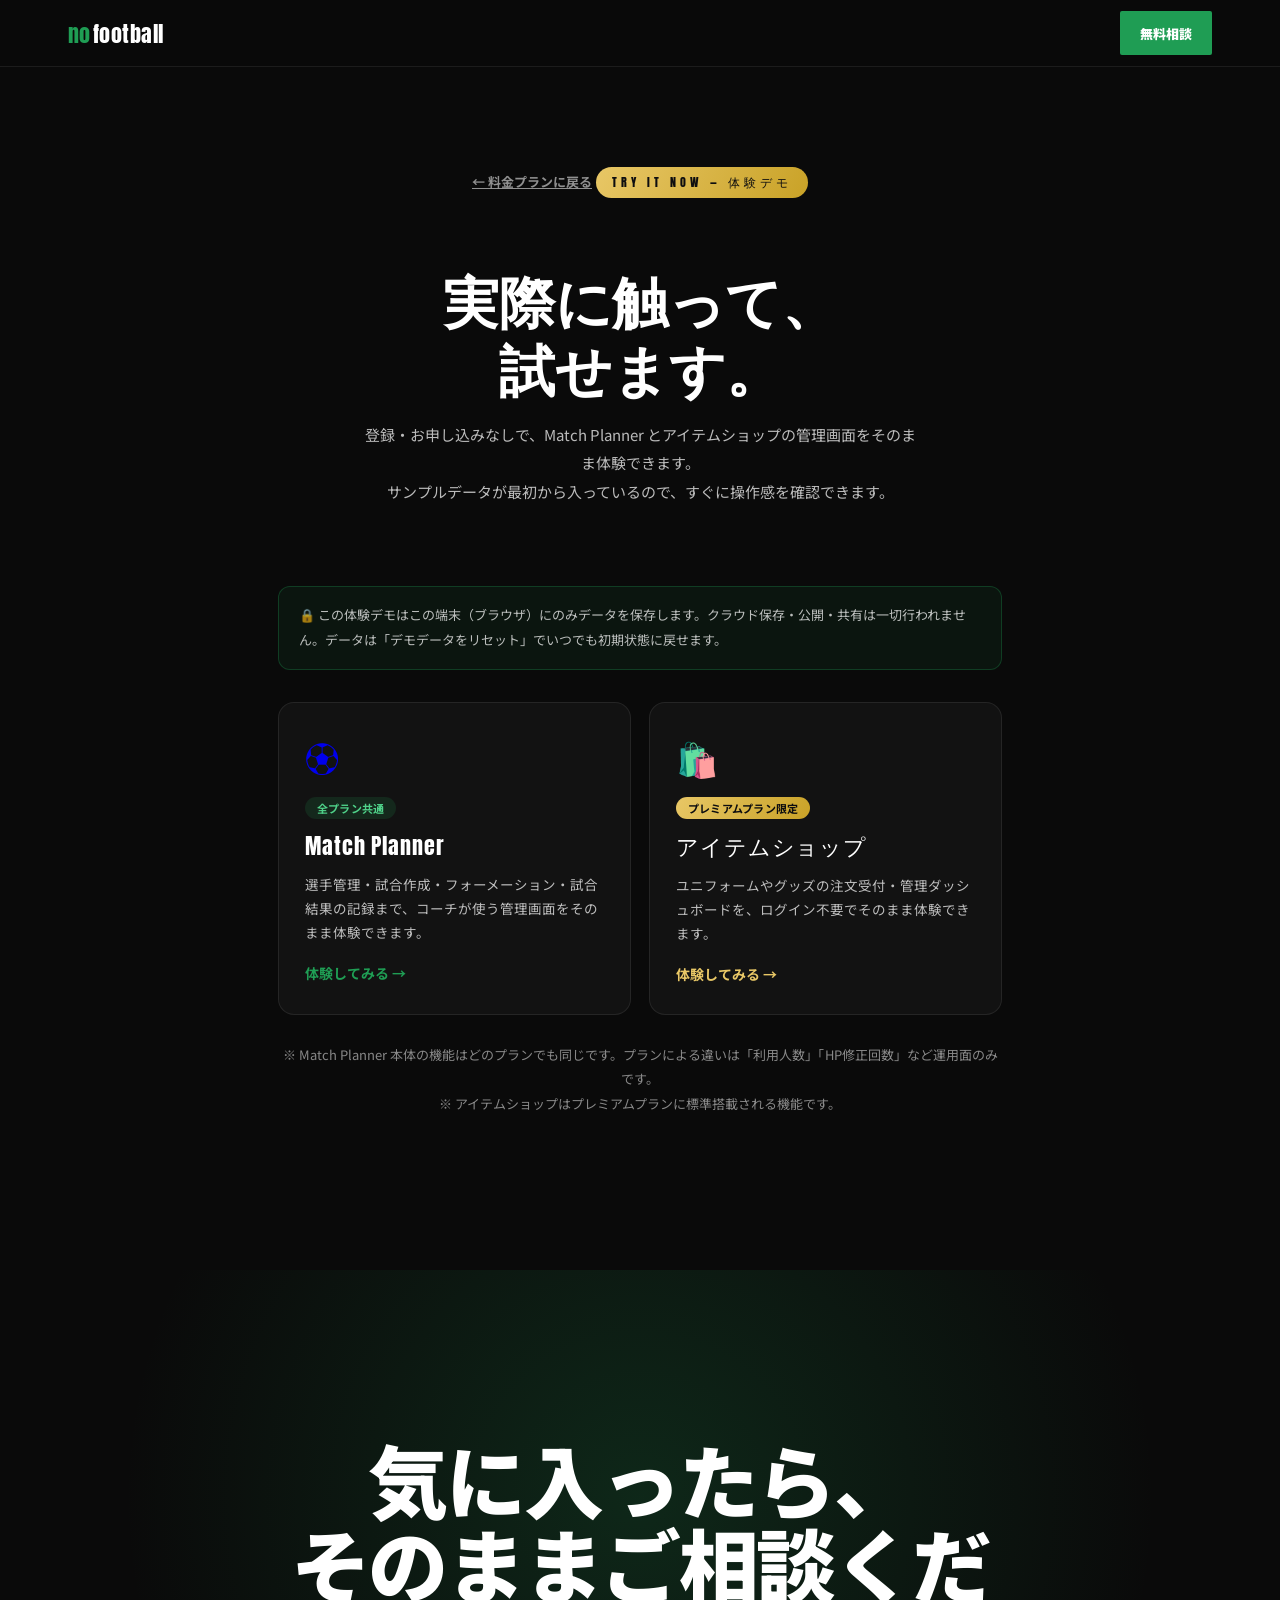
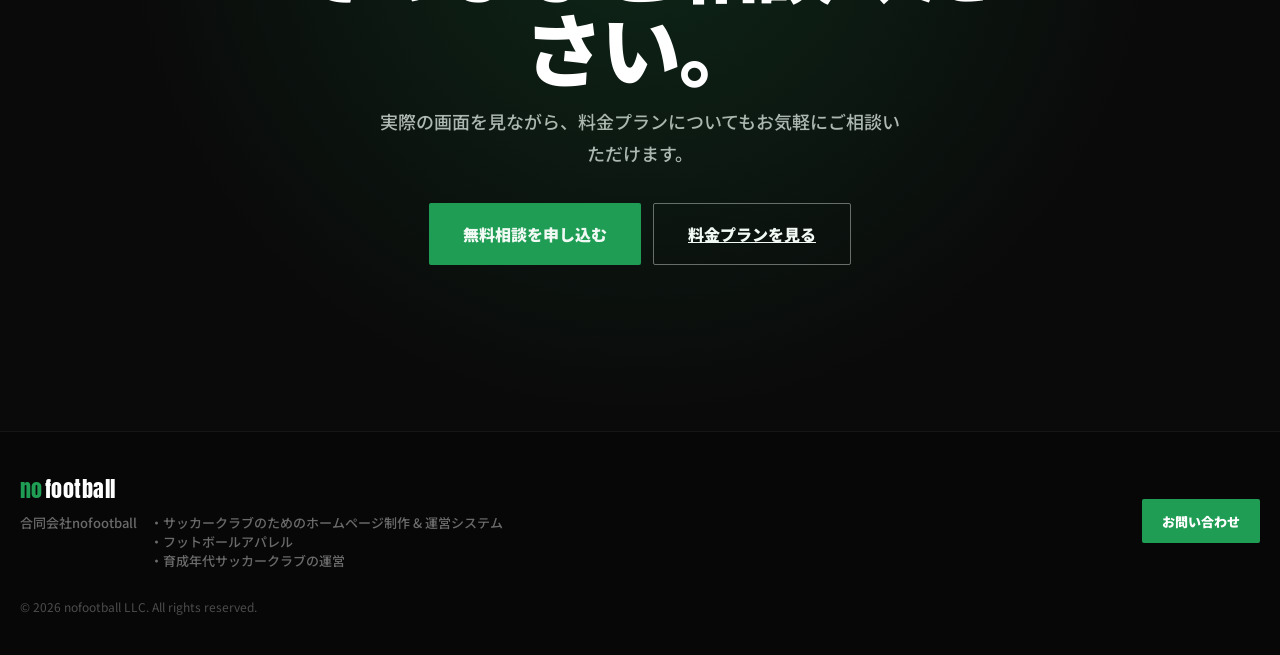
==== demo/index.html @ 2c2fd14f "体験デモ新設・月額プランを機能比較表へ刷新・制作プランをアコーディオン化 - demo/: Match Planner・アイテムショップをクラウド保存なしで体験できる   サンドボックス版を新設(トッ" ====
<!DOCTYPE html>
<html lang="ja">
<head>
<meta charset="UTF-8">
<meta name="viewport" content="width=device-width, initial-scale=1.0">
<title>体験デモ：Match Planner ＆ アイテムショップ | nofootball</title>
<meta name="description" content="Match Planner とアイテムショップを、実際にブラウザで操作して試せる体験デモです。データはこの端末のみに保存され、公開・共有はされません。">

<meta property="og:type" content="website">
<meta property="og:title" content="体験デモ：Match Planner ＆ アイテムショップ | nofootball">
<meta property="og:description" content="実際に触って試せる体験デモ。登録不要・この端末にのみ保存されます。">
<meta property="og:locale" content="ja_JP">

<link rel="preconnect" href="https://fonts.googleapis.com">
<link rel="preconnect" href="https://fonts.gstatic.com" crossorigin>
<link href="https://fonts.googleapis.com/css2?family=Anton&family=Noto+Sans+JP:wght@400;500;700;900&display=swap" rel="stylesheet">

<link rel="stylesheet" href="../css/style.css">
</head>
<body>

<header class="nav" id="top">
  <div class="nav__inner">
    <a href="../index.html" class="nav__logo">
      <span class="nav__logo-accent">no</span>football
    </a>
    <button type="button" class="btn btn--nav" data-open-modal="consult">無料相談</button>
  </div>
</header>

<section class="case-hero">
  <div class="container container--narrow container--center">
    <a href="../index.html#top" class="case-hero__back">← 料金プランに戻る</a>
    <div class="case-hero__tag">TRY IT NOW — 体験デモ</div>
    <h1 class="case-hero__title">実際に触って、<br>試せます。</h1>
    <p class="case-hero__lead">
      登録・お申し込みなしで、Match Planner とアイテムショップの管理画面をそのまま体験できます。<br>
      サンプルデータが最初から入っているので、すぐに操作感を確認できます。
    </p>
  </div>
</section>

<section class="section section--dark" style="padding-top:0">
  <div class="container container--narrow">
    <div class="demo-notice">
      🔒 この体験デモはこの端末（ブラウザ）にのみデータを保存します。クラウド保存・公開・共有は一切行われません。データは「デモデータをリセット」でいつでも初期状態に戻せます。
    </div>

    <div class="grid demo-select-grid">
      <a href="planner/index.html" class="demo-select-card">
        <div class="demo-select-card__icon">⚽</div>
        <span class="demo-plan-badge demo-plan-badge--all">全プラン共通</span>
        <div class="demo-select-card__name">Match Planner</div>
        <div class="demo-select-card__desc">選手管理・試合作成・フォーメーション・試合結果の記録まで、コーチが使う管理画面をそのまま体験できます。</div>
        <div class="demo-select-card__cta">体験してみる →</div>
      </a>
      <a href="shop/index.html" class="demo-select-card demo-select-card--gold">
        <div class="demo-select-card__icon">🛍️</div>
        <span class="demo-plan-badge demo-plan-badge--premium">プレミアムプラン限定</span>
        <div class="demo-select-card__name">アイテムショップ</div>
        <div class="demo-select-card__desc">ユニフォームやグッズの注文受付・管理ダッシュボードを、ログイン不要でそのまま体験できます。</div>
        <div class="demo-select-card__cta">体験してみる →</div>
      </a>
    </div>

    <p class="plan-note plan-note--light" style="margin-top:28px">
      ※ Match Planner 本体の機能はどのプランでも同じです。プランによる違いは「利用人数」「HP修正回数」など運用面のみです。<br>
      ※ アイテムショップはプレミアムプランに標準搭載される機能です。
    </p>
  </div>
</section>

<section class="section--cta">
  <div class="cta-glow"></div>
  <div class="container container--narrow container--center">
    <h2 class="cta-title">気に入ったら、<br>そのままご相談ください。</h2>
    <p class="lead lead--dark">実際の画面を見ながら、料金プランについてもお気軽にご相談いただけます。</p>
    <div class="btn-row btn-row--center">
      <button type="button" class="btn btn--primary btn--big" data-open-modal="consult">無料相談を申し込む</button>
      <a href="../index.html#top" class="btn btn--ghost btn--big">料金プランを見る</a>
    </div>
  </div>
</section>

<footer class="footer">
  <div class="footer__inner">
    <div>
      <div class="nav__logo"><span class="nav__logo-accent">no</span>football</div>
      <div class="footer__desc">合同会社nofootball　・サッカークラブのためのホームページ制作 &amp; 運営システム<br>　　　　　　　　　　・フットボールアパレル<br>　　　　　　　　　　・育成年代サッカークラブの運営</div>
    </div>
    <button type="button" class="btn btn--nav" data-open-modal="consult">お問い合わせ</button>
  </div>
  <div class="footer__copyright">© 2026 nofootball LLC. All rights reserved.</div>
</footer>

<div class="modal" id="modal" aria-hidden="true">
  <div class="modal__backdrop" data-close-modal></div>
  <div class="modal__panel" role="dialog" aria-modal="true" aria-labelledby="modal-title">
    <div class="modal__header">
      <div class="modal__tabs">
        <button type="button" class="modal__tab" data-tab="consult">無料相談</button>
        <button type="button" class="modal__tab" data-tab="demo">デモを見る</button>
      </div>
      <button type="button" class="modal__close" data-close-modal aria-label="閉じる">×</button>
    </div>

    <div class="modal__done" hidden>
      <div class="modal__done-icon">✓</div>
      <h3 class="modal__done-title">送信しました。</h3>
      <p class="modal__done-text">担当者より2営業日以内にご連絡いたします。<br>ありがとうございます。</p>
      <button type="button" class="btn btn--primary btn--full" data-close-modal>閉じる</button>
    </div>

    <div class="modal__form-wrap">
      <div class="modal__demo-preview" hidden role="img" aria-label="デモ動画・画面キャプチャ">
        <span>［ デモ動画 / 画面キャプチャ ］</span>
      </div>
      <p class="modal__demo-text" hidden>Match Planner の操作画面をご案内します。日程を送るだけで、あとはこちらでデモをご用意します。</p>

      <form class="modal__form" id="lead-form" novalidate>
        <input class="input" type="text" name="name" placeholder="お名前" required>
        <input class="input" type="text" name="club" placeholder="クラブ名" required>
        <input class="input" type="email" name="email" placeholder="メールアドレス" required>
        <input class="input" type="tel" name="phone" placeholder="電話番号（任意）">
        <textarea class="input input--area" name="message" placeholder="ご相談内容（任意）">体験デモを見て、料金プランについて相談したいです。</textarea>
        <button type="submit" class="btn btn--primary btn--full">この内容で相談する</button>
      </form>
      <p class="modal__privacy">送信いただいた内容は、ご連絡以外の目的には使用いたしません。</p>
    </div>
  </div>
</div>

<script src="../js/app.js"></script>
</body>
</html>
---- css/style.css ----
/* nofootball LP — v1.0 */

:root {
  --color-bg: #0a0a0a;
  --color-accent: #1f9d54;
  --color-accent-hover: #25b862;
  --color-white: #fff;
  --color-surface-1: #121212;
  --color-surface-2: #131313;
  --color-surface-3: #151515;
  --color-surface-4: #080808;
  --color-border: rgba(255, 255, 255, .08);
  --color-border-strong: rgba(255, 255, 255, .14);
  --color-text-sub: rgba(255, 255, 255, .72);
  --color-text-sub2: rgba(255, 255, 255, .55);
  --font-display: 'Anton', sans-serif;
  --font-body: 'Noto Sans JP', sans-serif;
}

* { box-sizing: border-box; }

html { scroll-behavior: smooth; }

body {
  margin: 0;
  background: var(--color-bg);
  color: var(--color-bg);
  font-family: var(--font-body);
  -webkit-font-smoothing: antialiased;
  overflow-x: hidden;
}

::selection { background: var(--color-accent); color: #fff; }

img { max-width: 100%; display: block; }

@keyframes fadeup {
  from { opacity: 0; transform: translateY(20px); }
  to { opacity: 1; transform: none; }
}
@keyframes pulse {
  0% { box-shadow: 0 0 0 0 rgba(31, 157, 84, .55); }
  70% { box-shadow: 0 0 0 9px rgba(31, 157, 84, 0); }
  100% { box-shadow: 0 0 0 0 rgba(31, 157, 84, 0); }
}

/* ===== trust badge ===== */
.cbadge {
  display: inline-flex;
  align-items: stretch;
  margin-bottom: 20px;
  border: 1px solid rgba(31, 157, 84, .45);
  border-radius: 6px;
  overflow: hidden;
  background: rgba(31, 157, 84, .07);
  backdrop-filter: blur(4px);
  transition: transform .3s, box-shadow .3s;
}
.cbadge:hover { transform: translateY(-2px); }
.cbadge--start { align-self: flex-start; }
.cbadge__tag {
  display: flex;
  align-items: center;
  padding: 0 13px;
  background: var(--color-accent);
  color: #062012;
  font-family: var(--font-display);
  font-size: 12px;
  letter-spacing: .14em;
}
.cbadge__text {
  display: flex;
  align-items: center;
  gap: 10px;
  padding: 9px 15px 9px 13px;
  color: #fff;
  font-weight: 700;
  font-size: 13px;
}
.cbadge__dot {
  flex: none;
  width: 7px;
  height: 7px;
  border-radius: 50%;
  background: var(--color-accent);
  animation: pulse 2.4s infinite;
}

/* ===== layout helpers ===== */
.container { max-width: 1080px; margin: 0 auto; padding: 0 20px; }
.container--narrow { max-width: 820px; }
.container--wide { max-width: 1240px; }
.container--center { text-align: center; }

.section { padding: clamp(64px, 11vw, 140px) 0; }
.section--dark { background: var(--color-bg); }
.section--light { background: #fff; }
.section--accent { background: var(--color-accent); }

.eyebrow {
  font-family: var(--font-display);
  font-size: 13px;
  letter-spacing: .24em;
  color: var(--color-accent);
  text-transform: uppercase;
}
.eyebrow--on-accent { color: rgba(255, 255, 255, .7); }

.heading {
  margin: 14px 0 0;
  color: var(--color-white);
  font-weight: 900;
  font-size: clamp(26px, 5vw, 54px);
  line-height: 1.15;
  letter-spacing: -.02em;
}
.section--light .heading { color: #0a0a0a; }
.heading--on-accent { color: #fff; }

.lead {
  margin: 18px auto 0;
  color: #666;
  font-weight: 500;
  font-size: clamp(15px, 1.7vw, 18px);
  max-width: 560px;
  line-height: 1.75;
}
.lead--left { margin-left: 0; }
.lead--dark { color: var(--color-text-sub); }
.lead--wide { max-width: 660px; line-height: 1.9; }

.grid { display: grid; gap: 14px; }

/* ===== nav ===== */
.nav {
  position: sticky;
  top: 0;
  z-index: 60;
  background: rgba(10, 10, 10, .72);
  backdrop-filter: blur(16px);
  border-bottom: 1px solid var(--color-border);
}
.nav__inner {
  max-width: 1240px;
  margin: 0 auto;
  padding: 0 20px;
  height: 66px;
  display: flex;
  align-items: center;
  justify-content: space-between;
}
.nav__logo {
  display: flex;
  align-items: baseline;
  gap: 2px;
  text-decoration: none;
  color: #fff;
  font-family: var(--font-display);
  font-size: 22px;
  letter-spacing: .02em;
}
.nav__logo-accent { color: var(--color-accent); }

/* ===== buttons ===== */
.btn {
  border: none;
  cursor: pointer;
  font-family: var(--font-body);
  font-weight: 900;
  border-radius: 2px;
  transition: all .3s;
  min-height: 44px;
  display: inline-flex;
  align-items: center;
  justify-content: center;
  gap: 8px;
}
.btn--nav {
  background: var(--color-accent);
  color: #fff;
  font-size: 13px;
  padding: 12px 20px;
}
.btn--nav:hover { background: var(--color-accent-hover); }

.btn--primary {
  background: var(--color-accent);
  color: #fff;
  font-size: 15px;
  padding: 16px 28px;
}
.btn--primary:hover { background: var(--color-accent-hover); box-shadow: 0 8px 30px rgba(31, 157, 84, .35); }

.btn--ghost {
  background: transparent;
  color: #fff;
  font-size: 15px;
  padding: 16px 28px;
  border: 1.5px solid rgba(255, 255, 255, .4);
}
.btn--ghost:hover { background: rgba(255, 255, 255, .08); border-color: #fff; }

.btn--gold {
  background: linear-gradient(120deg, #e8c766, #c9a227);
  color: #0d0d0f;
  font-size: 15px;
  padding: 16px 28px;
  display: inline-block;
  text-align: center;
}
.btn--gold:hover { transform: translateY(-2px); box-shadow: 0 8px 26px rgba(212, 175, 55, 0.35); }
.btn--big { padding: 18px 34px; font-size: 16px; }
.btn--full { width: 100%; margin-top: 20px; }

.btn-row { display: flex; flex-wrap: wrap; gap: 12px; margin-top: 34px; }
.btn-row--center { justify-content: center; }

/* ===== hero ===== */
.hero {
  position: relative;
  min-height: clamp(560px, 92vh, 900px);
  display: flex;
  align-items: flex-end;
  overflow: hidden;
}
.hero__bg {
  position: absolute;
  inset: 0;
  background: repeating-linear-gradient(115deg, #151515, #151515 11px, #101010 11px, #101010 22px);
  display: flex;
  align-items: center;
  justify-content: center;
  color: #3a3a3a;
  font: 500 12px ui-monospace, monospace;
  letter-spacing: .12em;
  text-align: center;
}
.hero__bg::before {
  content: "［ 背景写真：試合中の選手 / 全画面 ］";
}
.hero__gradient {
  position: absolute;
  inset: 0;
  background: linear-gradient(180deg, rgba(10, 10, 10, .35) 0%, rgba(10, 10, 10, .1) 40%, rgba(10, 10, 10, .92) 100%);
}
.hero__inner {
  position: relative;
  max-width: 1240px;
  width: 100%;
  margin: 0 auto;
  padding: 0 20px clamp(48px, 8vh, 88px);
  animation: fadeup .8s both;
}
.hero__title {
  margin: 14px 0 0;
  color: #fff;
  font-weight: 900;
  font-size: clamp(32px, 7.2vw, 82px);
  line-height: 1.04;
  letter-spacing: -.02em;
}
.hero__text {
  margin: 20px 0 0;
  color: rgba(255, 255, 255, .8);
  font-size: clamp(15px, 2vw, 20px);
  font-weight: 500;
  max-width: 600px;
  line-height: 1.7;
}

/* ===== hero switcher ===== */
.hero-wrap { position: relative; }
.hero-switcher {
  position: absolute;
  z-index: 40;
  top: 18px;
  left: 50%;
  transform: translateX(-50%);
  display: flex;
  gap: 4px;
  padding: 5px;
  background: rgba(10, 10, 10, .55);
  backdrop-filter: blur(10px);
  border: 1px solid rgba(255, 255, 255, .14);
  border-radius: 100px;
}
.pill {
  border: 1px solid transparent;
  cursor: pointer;
  font: 900 13px/1 var(--font-body);
  padding: 9px 18px;
  border-radius: 100px;
  white-space: nowrap;
  transition: all .25s;
  background: transparent;
  color: rgba(255, 255, 255, .55);
}
.pill.is-active { border-color: var(--color-accent); background: var(--color-accent); color: #fff; }
.pill:hover:not(.is-active) { color: #fff; }

/* ===== hero B: split typographic ===== */
.hero--split {
  min-height: clamp(560px, 92vh, 900px);
  display: grid;
  grid-template-columns: 1fr;
  align-items: stretch;
}
.hero-split__left {
  display: flex;
  flex-direction: column;
  justify-content: center;
  padding: clamp(56px, 8vw, 96px) 20px;
  animation: fadeup .8s both;
}
.hero__title--split { font-size: clamp(30px, 5.4vw, 66px); line-height: 1.1; }
.text-accent { color: var(--color-accent); }
.hero-split__right {
  min-height: 280px;
  background: repeating-linear-gradient(160deg, #161616, #161616 11px, #111 11px, #111 22px);
  border-top: 1px solid rgba(255, 255, 255, .06);
}

/* ===== hero C: centered statement ===== */
.hero--center { align-items: center; justify-content: center; }
.hero__bg--center { background: repeating-linear-gradient(135deg, #131313, #131313 11px, #0e0e0e 11px, #0e0e0e 22px); }
.hero__bg--center::before { content: ""; }
.hero__glow {
  position: absolute;
  inset: 0;
  background: radial-gradient(circle at 50% 40%, rgba(31, 157, 84, .14), transparent 60%);
}
.hero__inner--center { text-align: center; padding: 0 20px; }
.eyebrow--big { font-size: clamp(16px, 4vw, 30px); letter-spacing: .24em; }
.hero__text--center { margin-left: auto; margin-right: auto; }

.hero[hidden] { display: none; }

/* ===== pain cards ===== */
.grid--pains { grid-template-columns: 1fr; margin-top: 40px; }
.pain-card {
  display: flex;
  align-items: flex-start;
  gap: 14px;
  padding: 24px 22px;
  background: var(--color-surface-1);
  border: 1px solid var(--color-border);
  border-radius: 6px;
}
.pain-card__n { flex: none; font-family: var(--font-display); font-size: 18px; color: #333; line-height: 1; margin-top: 2px; }
.pain-card__t { color: rgba(255, 255, 255, .85); font-weight: 500; font-size: 15.5px; line-height: 1.6; }

/* ===== solution / flow ===== */
.flow { margin-top: 48px; display: flex; flex-direction: column; align-items: center; }
.flow__core {
  padding: 22px 40px;
  background: #0a0a0a;
  color: #fff;
  border-radius: 6px;
  font-weight: 900;
  font-size: clamp(20px, 3vw, 30px);
  box-shadow: 0 20px 50px rgba(31, 157, 84, .25);
  border: 2px solid var(--color-accent);
}
.flow__line { width: 2px; height: 34px; background: linear-gradient(var(--color-accent), #cfe9db); }
.grid--connects { grid-template-columns: repeat(2, 1fr); width: 100%; max-width: 820px; }
.connect-card { padding: 22px 16px; background: #f4f6f5; border: 1px solid #e5e9e7; border-radius: 6px; }
.connect-card__en { font-family: var(--font-display); font-size: 12px; color: var(--color-accent); letter-spacing: .12em; }
.connect-card__jp { margin-top: 6px; color: #0a0a0a; font-weight: 700; font-size: 16px; }

/* ===== match planner features ===== */
.grid--features { grid-template-columns: 1fr; margin-top: 40px; gap: 12px; }
.feature-card {
  display: flex;
  align-items: center;
  gap: 16px;
  padding: 22px 20px;
  background: var(--color-surface-2);
  border: 1px solid var(--color-border);
  border-radius: 6px;
  transition: transform .35s cubic-bezier(.2, .7, .2, 1), border-color .35s;
}
.feature-card:hover { transform: translateY(-6px); border-color: var(--color-accent); }
.feature-card__n {
  flex: none;
  width: 38px;
  height: 38px;
  border-radius: 50%;
  background: rgba(31, 157, 84, .14);
  color: var(--color-accent);
  display: flex;
  align-items: center;
  justify-content: center;
  font-family: var(--font-display);
  font-size: 15px;
}
.feature-card__t { color: #fff; font-weight: 700; font-size: 15.5px; line-height: 1.4; }

/* ===== website section ===== */
.website-grid { display: grid; grid-template-columns: 1fr; gap: 32px; align-items: center; }
.page-tags { display: flex; flex-wrap: wrap; gap: 8px; margin-top: 26px; }
.page-tag {
  padding: 10px 16px;
  background: #f4f6f5;
  border: 1px solid #e5e9e7;
  border-radius: 4px;
  color: #0a0a0a;
  font-weight: 700;
  font-size: 14px;
}
.placeholder {
  display: flex;
  align-items: center;
  justify-content: center;
  border-radius: 8px;
  overflow: hidden;
  color: #a9b0ac;
  font: 500 12px ui-monospace, monospace;
  letter-spacing: .1em;
  text-align: center;
}
.placeholder--website {
  aspect-ratio: 4 / 3;
  background: repeating-linear-gradient(135deg, #eef0ef, #eef0ef 12px, #f6f7f6 12px, #f6f7f6 24px);
  border: 1px solid #e5e9e7;
}
.plan-samples__pc,
.plan-samples__mobile {
  color: #3a3a3a;
  background: repeating-linear-gradient(135deg, #161616, #161616 12px, #111 12px, #111 24px);
}
.plan-samples__pc { aspect-ratio: 16 / 10; border-radius: 0; }
.plan-samples__mobile { aspect-ratio: 9 / 16; border-radius: 20px; border: 5px solid #161616; }

/* ===== plans ===== */
.grid--plans { grid-template-columns: 1fr; margin-top: 48px; gap: 16px; }
.plan-card {
  position: relative;
  padding: 34px 30px;
  border-radius: 8px;
  background: var(--color-surface-2);
  border: 1px solid var(--color-border);
  transition: transform .35s cubic-bezier(.2, .7, .2, 1), border-color .35s;
  cursor: pointer;
}
.plan-card:hover { transform: translateY(-6px); border-color: var(--color-accent); }
.plan-card.is-active { border-color: var(--color-accent); box-shadow: 0 0 0 1px var(--color-accent); }
.plan-card--highlight {
  background: #fff;
  border: 1px solid var(--color-accent);
  box-shadow: 0 24px 60px rgba(31, 157, 84, .2);
}
.plan-card--highlight.is-active { box-shadow: 0 24px 60px rgba(31, 157, 84, .2), 0 0 0 1px var(--color-accent); }
.plan-card__more {
  display: flex; align-items: center; gap: 6px;
  margin-top: 20px;
  color: var(--color-accent);
  font-weight: 700; font-size: 13px;
}
.plan-card--highlight .plan-card__more { color: var(--color-accent-hover); }
.plan-card__more-icon { transition: transform .25s; font-weight: 900; }
.plan-card.is-active .plan-card__more-icon { transform: rotate(45deg); }
.plan-card__tag {
  position: absolute;
  top: 18px;
  right: 18px;
  padding: 5px 12px;
  background: var(--color-accent);
  color: #fff;
  font-weight: 900;
  font-size: 11px;
  border-radius: 100px;
  letter-spacing: .04em;
}
.plan-card__en { font-family: var(--font-display); font-size: 14px; letter-spacing: .16em; color: var(--color-accent); text-transform: uppercase; }
.plan-card__name { margin-top: 8px; color: #fff; font-weight: 900; font-size: 24px; }
.plan-card--highlight .plan-card__name { color: #0a0a0a; }
.plan-card__price { margin-top: 18px; display: flex; align-items: baseline; gap: 4px; }
.plan-card__num { color: #fff; font-family: var(--font-display); font-size: clamp(38px, 6vw, 52px); line-height: 1; }
.plan-card--highlight .plan-card__num { color: #0a0a0a; }
.plan-card__unit { color: rgba(255, 255, 255, .6); font-weight: 700; font-size: 18px; }
.plan-card--highlight .plan-card__unit { color: #555; }
.plan-card__line { margin-top: 22px; height: 1px; background: rgba(255, 255, 255, .1); }
.plan-card--highlight .plan-card__line { background: #e5e9e7; }
.plan-card__desc { margin: 22px 0 0; color: rgba(255, 255, 255, .6); font-weight: 500; font-size: 15px; line-height: 1.7; }
.plan-card--highlight .plan-card__desc { color: #555; }
.plan-note { text-align: center; color: rgba(255, 255, 255, .4); font-size: 13px; margin-top: 24px; }
.plan-note--light { color: #888; line-height: 1.9; }

/* ===== プラン構成の詳細（カードクリックで展開） ===== */
.plan-detail {
  margin-top: 26px;
  background: var(--color-surface-1);
  border: 1px solid var(--color-border);
  border-radius: 18px;
  padding: 32px 34px;
  animation: fadeup .4s both;
}
.plan-detail__head { display: flex; flex-direction: column; gap: 10px; margin-bottom: 26px; }
.plan-detail__badge {
  display: inline-flex;
  align-self: flex-start;
  font-family: var(--font-display);
  font-size: 11px; letter-spacing: .14em;
  color: #062012;
  background: var(--color-accent);
  padding: 5px 14px; border-radius: 999px;
}
.plan-detail__title { color: #fff; font-weight: 900; font-size: 19px; }
.plan-detail__grid { display: grid; grid-template-columns: 1fr; gap: 28px; }
.plan-detail__label { color: var(--color-accent); font-weight: 700; font-size: 13px; letter-spacing: .04em; margin-bottom: 14px; }
.plan-detail__label-note { color: rgba(255, 255, 255, .4); font-weight: 500; font-size: 12px; }
.plan-detail__list { list-style: none; margin: 0; padding: 0; display: flex; flex-direction: column; gap: 12px; }
.plan-detail__list li {
  color: #fff; font-size: 14px; font-weight: 600;
  display: flex; align-items: center; gap: 8px; flex-wrap: wrap;
}
.plan-detail__list li::before { content: '✓'; color: var(--color-accent); font-weight: 900; }
.plan-detail__chip-tag {
  font-size: 10.5px; font-weight: 700; color: rgba(255, 255, 255, .55);
  border: 1px solid var(--color-border-strong); border-radius: 999px;
  padding: 2px 9px;
}
.plan-detail__chips { display: flex; flex-wrap: wrap; gap: 8px; }
.plan-detail__chip {
  font-size: 12.5px; font-weight: 600; color: rgba(255, 255, 255, .8);
  background: rgba(255, 255, 255, .05);
  border: 1px solid var(--color-border-strong);
  border-radius: 999px;
  padding: 6px 13px;
}
.plan-detail__preparing { color: rgba(255, 255, 255, .5); font-size: 14px; line-height: 1.8; }
.plan-detail__cta { margin-top: 28px; padding-top: 24px; border-top: 1px solid var(--color-border); text-align: center; }
.plan-detail__cta-text { color: rgba(255, 255, 255, .6); font-size: 13px; margin: 0 0 14px; }

/* ===== custom plan（別格枠） ===== */
.custom-card {
  margin-top: 26px;
  display: grid;
  grid-template-columns: 290px 1fr;
  gap: 38px;
  align-items: center;
  background: linear-gradient(135deg, #111113, #1b1a12);
  border: 1px solid rgba(212, 175, 55, 0.45);
  border-radius: 18px;
  padding: 36px 40px;
  position: relative;
  overflow: hidden;
}
.custom-card::before {
  content: '';
  position: absolute; top: -50%; right: -8%;
  width: 46%; height: 200%;
  background: radial-gradient(closest-side, rgba(212, 175, 55, 0.13), transparent);
  pointer-events: none;
}
.custom-card__tag {
  display: inline-block;
  font-family: var(--font-display);
  font-size: 12px; letter-spacing: 4px;
  color: #0d0d0f;
  background: linear-gradient(120deg, #e8c766, #c9a227);
  padding: 5px 14px; border-radius: 999px;
  margin-bottom: 14px;
}
.custom-card__name { color: #fff; font-size: 24px; font-weight: 900; margin-bottom: 12px; }
.custom-card__price { display: flex; align-items: baseline; gap: 4px; }
.custom-card__num {
  font-family: var(--font-display);
  font-size: 42px; line-height: 1;
  background: linear-gradient(120deg, #f0d788, #c9a227);
  -webkit-background-clip: text; background-clip: text;
  color: transparent;
}
.custom-card__from { color: #c9a227; font-size: 22px; font-weight: 700; }
.custom-card__note { color: rgba(255, 255, 255, 0.45); font-size: 12px; margin-top: 8px; }
.custom-card__features { list-style: none; margin: 0 0 22px; padding: 0; display: grid; grid-template-columns: 1fr 1fr; gap: 10px 24px; }
.custom-card__features li {
  position: relative; padding-left: 22px;
  color: rgba(255, 255, 255, 0.85); font-size: 14px; font-weight: 500; line-height: 1.6;
}
.custom-card__features li::before {
  content: '◆'; position: absolute; left: 0; top: 1px;
  color: #c9a227; font-size: 11px;
}
.custom-card__btns { display: flex; gap: 12px; flex-wrap: wrap; }
.custom-card__btn {
  display: inline-block; cursor: pointer;
  font-weight: 700; font-size: 14px; letter-spacing: 1px;
  padding: 13px 28px; border-radius: 999px;
  transition: transform 0.25s, box-shadow 0.25s, background 0.25s;
  border: none; font-family: inherit;
}
.custom-card__btn--gold {
  background: linear-gradient(120deg, #e8c766, #c9a227);
  color: #0d0d0f;
}
.custom-card__btn--gold:hover { transform: translateY(-2px); box-shadow: 0 8px 26px rgba(212, 175, 55, 0.35); }
.custom-card__btn--ghost {
  background: transparent; color: #e8c766;
  border: 1px solid rgba(212, 175, 55, 0.5);
}
.custom-card__btn--ghost:hover { background: rgba(212, 175, 55, 0.12); }
@media (max-width: 860px) {
  .custom-card { grid-template-columns: 1fr; gap: 22px; padding: 28px 22px; }
  .custom-card__features { grid-template-columns: 1fr; }
  .custom-card__btns .custom-card__btn { width: 100%; text-align: center; }
}

/* ===== affordable pricing ===== */
.affordable {
  position: relative;
  background: var(--color-bg);
  border-top: 1px solid rgba(255, 255, 255, .05);
  overflow: hidden;
}
.affordable-glow {
  position: absolute;
  inset: 0;
  background: radial-gradient(circle at 15% 20%, rgba(31, 157, 84, .12), transparent 55%);
}
.affordable .container { position: relative; }
.affordable-grid { margin-top: 48px; display: grid; grid-template-columns: 1fr; gap: 16px; }
.affordable-card {
  padding: 30px 26px;
  background: var(--color-surface-1);
  border: 1px solid var(--color-border);
  border-radius: 10px;
}
.affordable-card__label { color: rgba(255, 255, 255, .5); font-weight: 700; font-size: 13px; letter-spacing: .04em; }
.affordable-card__label--accent { color: var(--color-accent); font-weight: 900; }
.affordable-card__price {
  margin-top: 14px;
  color: rgba(255, 255, 255, .38);
  font-family: var(--font-display);
  font-size: clamp(30px, 5.5vw, 46px);
  line-height: 1;
}
.affordable-card__price--strike {
  text-decoration: line-through;
  text-decoration-color: rgba(255, 80, 80, .6);
  text-decoration-thickness: 2px;
}
.affordable-card__desc { margin-top: 16px; color: rgba(255, 255, 255, .4); font-weight: 500; font-size: 13px; line-height: 1.6; }
.affordable-card--highlight {
  position: relative;
  background: rgba(31, 157, 84, .09);
  border: 1px solid var(--color-accent);
  box-shadow: 0 20px 50px rgba(31, 157, 84, .18);
}
.affordable-card--highlight .affordable-card__price { color: #fff; }
.affordable-card__desc--light { color: rgba(255, 255, 255, .75); font-weight: 700; }
.affordable-card__tag {
  position: absolute;
  top: 22px;
  right: 22px;
  padding: 5px 12px;
  background: var(--color-accent);
  color: #062012;
  font-weight: 900;
  font-size: 11px;
  border-radius: 100px;
  letter-spacing: .04em;
}

/* ===== monthly ===== */
.grid--monthly { grid-template-columns: 1fr; margin-top: 48px; gap: 16px; }
.monthly-card {
  position: relative;
  padding: 32px 28px;
  background: #fff;
  border: 1px solid #e5e9e7;
  border-radius: 8px;
  transition: transform .35s cubic-bezier(.2, .7, .2, 1), border-color .35s;
}
.monthly-card:hover { transform: translateY(-6px); border-color: var(--color-accent); }
.monthly-card__price { display: flex; align-items: baseline; gap: 5px; }
.monthly-card__num { color: #0a0a0a; font-family: var(--font-display); font-size: 44px; line-height: 1; }
.monthly-card__unit { color: #666; font-weight: 700; font-size: 16px; }
.monthly-card__name { margin-top: 10px; color: var(--color-accent); font-weight: 900; font-size: 17px; }
.monthly-card__items { margin-top: 20px; display: flex; flex-direction: column; gap: 12px; }
.check-item { display: flex; align-items: flex-start; gap: 10px; }
.check-item__mark { flex: none; color: var(--color-accent); font-weight: 900; margin-top: 1px; }
.check-item span:last-child { color: #333; font-weight: 500; font-size: 15px; line-height: 1.5; }

/* ===== plan samples ===== */
.plan-samples__tabs { display: flex; justify-content: center; gap: 6px; margin-top: 38px; flex-wrap: wrap; }
.plan-samples__tab {
  border: 1px solid rgba(255, 255, 255, .1);
  cursor: pointer;
  font: 900 14px/1 var(--font-body);
  padding: 12px 22px;
  border-radius: 100px;
  white-space: nowrap;
  transition: all .25s;
  background: #141414;
  color: rgba(255, 255, 255, .55);
}
.plan-samples__tab.is-active { border-color: var(--color-accent); background: var(--color-accent); color: #fff; }
.plan-samples__body { margin-top: 30px; }
.plan-samples__head {
  display: flex;
  align-items: center;
  justify-content: space-between;
  flex-wrap: wrap;
  gap: 10px;
  margin-bottom: 16px;
}
.plan-samples__title { display: flex; align-items: baseline; gap: 10px; }
.plan-samples__name { color: #fff; font-weight: 900; font-size: 20px; }
.plan-samples__price { color: var(--color-accent); font-weight: 700; font-size: 14px; }
.plan-samples__badge {
  padding: 6px 13px;
  border: 1px solid rgba(255, 255, 255, .18);
  border-radius: 100px;
  color: rgba(255, 255, 255, .5);
  font-size: 12px;
  font-weight: 700;
}
.plan-samples__grid { display: grid; grid-template-columns: 1fr; gap: 16px; align-items: start; }
.plan-samples__browser { border-radius: 10px; overflow: hidden; border: 1px solid rgba(255, 255, 255, .1); background: #0f0f0f; }
.plan-samples__browser-bar {
  display: flex;
  align-items: center;
  gap: 7px;
  padding: 11px 14px;
  background: #161616;
  border-bottom: 1px solid rgba(255, 255, 255, .08);
}
.plan-samples__dot { width: 11px; height: 11px; border-radius: 50%; }
.plan-samples__dot--red { background: #ff5f57; }
.plan-samples__dot--yellow { background: #febc2e; }
.plan-samples__dot--green { background: #28c840; }
.plan-samples__url {
  margin-left: 10px;
  flex: 1;
  height: 22px;
  border-radius: 6px;
  background: var(--color-bg);
  display: flex;
  align-items: center;
  padding: 0 11px;
  color: #4a4a4a;
  font: 500 11px ui-monospace, monospace;
}
.plan-samples__badge--live { border-color: var(--color-accent); color: var(--color-accent); }
.plan-samples__cta { margin-top: 22px; text-align: center; }
.plan-samples__cta-text { color: rgba(255, 255, 255, .6); font-size: 13px; margin: 0 0 14px; }

/* ===== benefits ===== */
.grid--benefits { grid-template-columns: 1fr 1fr; gap: 28px; margin-top: 52px; }
.benefit-card { border-top: 2px solid rgba(255, 255, 255, .35); padding-top: 22px; }
.benefit-card__num { display: flex; align-items: baseline; gap: 4px; }
.benefit-card__big { color: #fff; font-family: var(--font-display); font-size: clamp(44px, 8vw, 72px); line-height: .9; }
.benefit-card__unit { color: #fff; font-weight: 900; font-size: 22px; }
.benefit-card__label { margin-top: 12px; color: rgba(255, 255, 255, .95); font-weight: 700; font-size: 16px; line-height: 1.5; }

/* ===== faq ===== */
.faq-list { margin-top: 44px; display: flex; flex-direction: column; gap: 12px; }
.faq-item { background: var(--color-surface-1); border: 1px solid var(--color-border); border-radius: 8px; overflow: hidden; }
.faq-item__q {
  width: 100%;
  display: flex;
  align-items: center;
  justify-content: space-between;
  gap: 16px;
  padding: 22px 24px;
  background: none;
  border: none;
  cursor: pointer;
  text-align: left;
  color: #fff;
  font-weight: 700;
  font-size: 16px;
  font-family: var(--font-body);
  line-height: 1.5;
  min-height: 44px;
}
.faq-item__q:hover span:first-child { color: var(--color-accent); }
.faq-item__icon { flex: none; color: var(--color-accent); font-size: 22px; font-weight: 400; transition: transform .3s; }
.faq-item.is-open .faq-item__icon { transform: rotate(45deg); }
.faq-item__a {
  padding: 0 24px;
  max-height: 0;
  overflow: hidden;
  color: rgba(255, 255, 255, .7);
  font-weight: 500;
  font-size: 15px;
  line-height: 1.75;
  transition: max-height .3s ease, padding .3s ease;
}
.faq-item.is-open .faq-item__a { padding: 0 24px 24px; max-height: 240px; }

/* ===== final cta ===== */
.section--cta { position: relative; padding: clamp(72px, 13vw, 170px) 0; overflow: hidden; background: var(--color-bg); }
.cta-glow { position: absolute; inset: 0; background: radial-gradient(circle at 50% 30%, rgba(31, 157, 84, .2), transparent 62%); }
.cta-title {
  position: relative;
  margin: 0;
  color: #fff;
  font-weight: 900;
  font-size: clamp(30px, 7vw, 80px);
  line-height: 1.05;
  letter-spacing: -.03em;
}
.section--cta .lead { max-width: 520px; }

/* ===== footer ===== */
.footer { background: #070707; border-top: 1px solid rgba(255, 255, 255, .06); padding: 40px 20px; }
.footer__inner { max-width: 1240px; margin: 0 auto; display: flex; flex-wrap: wrap; gap: 20px; justify-content: space-between; align-items: center; }
.footer__desc { margin-top: 8px; color: rgba(255, 255, 255, .4); font-size: 13px; font-weight: 500; }
.footer__copyright { max-width: 1240px; margin: 28px auto 0; color: rgba(255, 255, 255, .28); font-size: 12px; }

/* ===== modal ===== */
.modal {
  position: fixed;
  inset: 0;
  z-index: 100;
  display: none;
  align-items: flex-start;
  justify-content: center;
  padding: 24px 16px;
  overflow-y: auto;
}
.modal.is-open { display: flex; animation: fadeup .3s both; }
.modal__backdrop { position: fixed; inset: 0; background: rgba(5, 5, 5, .72); backdrop-filter: blur(6px); }
.modal__panel {
  position: relative;
  width: 100%;
  max-width: 520px;
  background: #111;
  border: 1px solid rgba(255, 255, 255, .12);
  border-radius: 14px;
  overflow: hidden;
  margin: 40px 0;
}
.modal__header {
  display: flex;
  align-items: center;
  justify-content: space-between;
  padding: 20px 24px;
  border-bottom: 1px solid var(--color-border);
}
.modal__tabs { display: flex; gap: 6px; background: var(--color-surface-4); padding: 4px; border-radius: 100px; }
.modal__tab {
  border: none;
  cursor: pointer;
  font: 900 13px/1 var(--font-body);
  padding: 10px 18px;
  border-radius: 100px;
  transition: all .25s;
  background: transparent;
  color: rgba(255, 255, 255, .5);
  min-height: 40px;
}
.modal__tab.is-active { background: var(--color-accent); color: #fff; }
.modal__close {
  background: none;
  border: none;
  cursor: pointer;
  color: rgba(255, 255, 255, .5);
  font-size: 24px;
  line-height: 1;
  min-height: 44px;
  min-width: 44px;
}
.modal__close:hover { color: var(--color-accent); }

.modal__form-wrap { padding: 26px 24px 28px; }
.modal__done { padding: 56px 32px; text-align: center; }
.modal__done-icon {
  width: 64px;
  height: 64px;
  margin: 0 auto;
  border-radius: 50%;
  background: rgba(31, 157, 84, .15);
  color: var(--color-accent);
  display: flex;
  align-items: center;
  justify-content: center;
  font-size: 32px;
}
.modal__done-title { margin: 22px 0 0; color: #fff; font-weight: 900; font-size: 22px; }
.modal__done-text { margin: 12px 0 0; color: rgba(255, 255, 255, .6); font-weight: 500; font-size: 15px; line-height: 1.7; }

.modal__demo-preview {
  aspect-ratio: 16 / 9;
  border-radius: 8px;
  background: repeating-linear-gradient(135deg, #1a1a1a, #1a1a1a 12px, #141414 12px, #141414 24px);
  display: flex;
  align-items: center;
  justify-content: center;
  margin-bottom: 20px;
  border: 1px solid var(--color-border);
  color: #4a4a4a;
  font: 500 12px ui-monospace, monospace;
  letter-spacing: .1em;
}
.modal__demo-text { margin: 0 0 20px; color: rgba(255, 255, 255, .6); font-weight: 500; font-size: 14px; line-height: 1.7; }
.modal__demo-preview[hidden] { display: none; }

.modal__form { display: flex; flex-direction: column; gap: 12px; }
.input {
  width: 100%;
  padding: 14px 16px;
  background: var(--color-surface-4);
  border: 1px solid rgba(255, 255, 255, .12);
  border-radius: 6px;
  color: #fff;
  font: 500 15px/1.4 var(--font-body);
  outline: none;
}
.input:focus { border-color: var(--color-accent); }
.input--area { min-height: 90px; resize: vertical; }
.modal__privacy { margin: 14px 0 0; text-align: center; color: rgba(255, 255, 255, .4); font-size: 12px; line-height: 1.6; }

/* ===== tablet / desktop ===== */
@media (min-width: 768px) {
  .container { padding: 0 32px; }
  .nav__inner { padding: 0 32px; }
  .footer__inner, .footer__copyright { padding: 0; }

  .grid--pains { grid-template-columns: repeat(2, 1fr); }
  .grid--features { grid-template-columns: repeat(2, 1fr); }
  .grid--connects { grid-template-columns: repeat(4, 1fr); }
  .grid--plans { grid-template-columns: repeat(3, 1fr); }
  .plan-detail__grid { grid-template-columns: 220px 1fr; }
  .grid--monthly { grid-template-columns: repeat(3, 1fr); }
  .website-grid { grid-template-columns: 1fr 1fr; }
  .works-grid { grid-template-columns: 2fr 1fr; }
  .grid--benefits { grid-template-columns: repeat(4, 1fr); }
  .hero--split { grid-template-columns: 1.15fr .85fr; }
  .plan-samples__grid { grid-template-columns: 2.1fr 1fr; }
}

@media (min-width: 1024px) {
  .container { padding: 0 48px; }
  .nav__inner { padding: 0 48px; }
  .section { padding: clamp(96px, 11vw, 140px) 0; }
  .grid--pains { grid-template-columns: repeat(3, 1fr); }
  .grid--features { grid-template-columns: repeat(4, 1fr); }
  .affordable-grid { grid-template-columns: 1fr 1fr; }
}

/* ================================================
   制作事例ページ（works/*.html）
   ================================================ */
.case-hero {
  padding: clamp(56px, 10vw, 100px) 0 clamp(48px, 8vw, 80px);
  background: var(--color-bg);
}
.case-hero__back {
  display: inline-block;
  color: var(--color-text-sub2);
  font-size: 13px;
  font-weight: 700;
  margin-bottom: 28px;
}
.case-hero__back:hover { color: #fff; }
.case-hero__tag {
  display: inline-block;
  font-family: var(--font-display);
  font-size: 12px; letter-spacing: 4px;
  color: #0d0d0f;
  background: linear-gradient(120deg, #e8c766, #c9a227);
  padding: 6px 16px; border-radius: 999px;
  margin-bottom: 22px;
}
.case-hero__title {
  font-family: var(--font-display);
  color: #fff;
  font-size: clamp(34px, 6vw, 56px);
  line-height: 1.2;
  margin-bottom: 20px;
}
.case-hero__title span { color: var(--color-text-sub2); font-size: 0.55em; margin-left: 6px; }
.case-hero__lead { color: var(--color-text-sub); font-size: 15px; line-height: 1.9; max-width: 560px; margin: 0 auto; }
.case-hero__btns { display: flex; flex-wrap: wrap; gap: 12px; justify-content: center; margin-top: 36px; }
.case-hero__note { color: var(--color-text-sub2); font-size: 12px; margin-top: 18px; }

.case-stats-section { padding: 36px 0; border-top: 1px solid var(--color-border); border-bottom: 1px solid var(--color-border); }
.case-stats { grid-template-columns: repeat(2, 1fr); gap: 28px; text-align: center; }
.case-stat { display: flex; flex-direction: column; gap: 6px; }
.case-stat__num { font-family: var(--font-display); font-size: clamp(32px, 5vw, 44px); color: var(--color-accent); line-height: 1; }
.case-stat__label { color: var(--color-text-sub2); font-size: 12px; font-weight: 700; line-height: 1.5; }

.case-grid { grid-template-columns: 1fr; gap: 16px; margin-top: 44px; }
.case-card {
  background: #fff;
  border: 1px solid #eee;
  border-radius: 14px;
  overflow: hidden;
  box-shadow: 0 2px 14px rgba(0, 0, 0, .04);
}
.case-card > .case-card__title,
.case-card > .case-card__desc { padding-left: 22px; padding-right: 22px; }
.case-card > .case-card__title { margin-top: 18px; }
.case-card > .case-card__desc { margin-bottom: 22px; }
.case-card__icon { font-size: 26px; margin: 22px 22px 14px; }
.case-card__title { font-weight: 900; font-size: 16px; color: #0a0a0a; margin-bottom: 8px; }
.case-card__desc { color: #555; font-size: 13.5px; line-height: 1.8; }
.case-card--dark { background: var(--color-surface-1); border-color: var(--color-border); }
.case-card--dark .case-card__title { color: #fff; }
.case-card--dark .case-card__desc { color: var(--color-text-sub); }

/* ---- 実スクリーンショット＋円注釈（演出・体験カード） ---- */
.case-card__shot {
  position: relative;
  aspect-ratio: 16 / 10;
  overflow: hidden;
  background: #111;
}
.case-card__shot img { width: 100%; height: 100%; object-fit: cover; display: block; }
.case-card__ring {
  position: absolute;
  transform: translate(-50%, -50%);
  border: 3px solid #fff;
  border-radius: 50%;
  box-shadow: 0 0 0 3px rgba(0, 0, 0, .25), 0 4px 16px rgba(0, 0, 0, .35);
  pointer-events: none;
}
.case-card__badge {
  position: absolute; left: 14px; bottom: 12px;
  width: 34px; height: 34px; border-radius: 50%;
  background: rgba(10, 10, 10, .72);
  display: flex; align-items: center; justify-content: center;
  font-size: 16px;
  box-shadow: 0 2px 8px rgba(0, 0, 0, .3);
}

.case-process { display: flex; flex-direction: column; gap: 0; margin-top: 44px; }
.case-process__step {
  display: flex; gap: 20px; align-items: flex-start;
  padding: 22px 0;
  border-bottom: 1px solid #eee;
}
.case-process__step:last-child { border-bottom: none; }
.case-process__num { font-family: var(--font-display); font-size: 26px; color: var(--color-accent); flex: none; width: 48px; }
.case-process__title { font-weight: 900; font-size: 16px; color: #0a0a0a; margin-bottom: 4px; }
.case-process__desc { color: #666; font-size: 13.5px; line-height: 1.7; }

/* ---- 料金目安カード ---- */
.case-price {
  margin-top: 44px;
  border: 1px solid rgba(212, 175, 55, 0.3);
  border-radius: 16px;
  overflow: hidden;
  background: rgba(255, 255, 255, 0.02);
}
.case-price__row {
  display: flex;
  align-items: flex-start;
  justify-content: space-between;
  gap: 18px;
  padding: 22px 26px;
  border-bottom: 1px solid rgba(255, 255, 255, 0.08);
}
.case-price__label { display: flex; flex-direction: column; gap: 6px; }
.case-price__name { color: #fff; font-weight: 700; font-size: 15px; }
.case-price__note { color: var(--color-text-sub2); font-size: 12.5px; line-height: 1.7; }
.case-price__amount {
  flex: none;
  font-family: var(--font-display);
  color: #e8c766;
  font-size: 18px;
  white-space: nowrap;
  padding-top: 2px;
}
.case-price__total {
  display: flex; align-items: center; justify-content: space-between;
  gap: 18px;
  padding: 26px;
  background: linear-gradient(120deg, rgba(232, 199, 102, 0.14), rgba(201, 162, 39, 0.06));
}
.case-price__total-label { color: #fff; font-weight: 900; font-size: 16px; letter-spacing: 0.05em; }
.case-price__total-amount {
  font-family: var(--font-display);
  font-size: clamp(28px, 5vw, 38px);
  background: linear-gradient(120deg, #f0d788, #c9a227);
  -webkit-background-clip: text; background-clip: text;
  color: transparent;
}
.case-price__disclaimer {
  color: var(--color-text-sub2);
  font-size: 12px;
  line-height: 1.9;
  margin-top: 20px;
  text-align: center;
}
.case-price__disclaimer + .btn-row { margin-top: 32px; }

@media (min-width: 768px) {
  .case-stats { grid-template-columns: repeat(4, 1fr); }
  .case-grid { grid-template-columns: repeat(2, 1fr); }
}
@media (min-width: 1024px) {
  .case-grid { grid-template-columns: repeat(3, 1fr); }
}

/* ================================================
   体験デモ（demo/index.html・月額プランCTA）
   ================================================ */
.demo-notice {
  background: rgba(31, 157, 84, .08);
  border: 1px solid rgba(31, 157, 84, .3);
  border-radius: 12px;
  padding: 16px 20px;
  color: var(--color-text-sub);
  font-size: 13px;
  line-height: 1.9;
  margin-bottom: 32px;
}

.demo-select-grid { grid-template-columns: 1fr; gap: 18px; }

.demo-select-card {
  display: block;
  position: relative;
  background: var(--color-surface-1);
  border: 1px solid var(--color-border);
  border-radius: 16px;
  padding: 30px 26px;
  text-decoration: none;
  transition: transform .3s, box-shadow .3s, border-color .3s;
}
.demo-select-card:hover {
  transform: translateY(-4px);
  border-color: var(--color-accent);
  box-shadow: 0 12px 32px rgba(0, 0, 0, .3);
}
.demo-select-card--gold:hover {
  border-color: #c9a227;
  box-shadow: 0 12px 32px rgba(201, 162, 39, .2);
}
.demo-select-card__icon { font-size: 34px; margin-bottom: 12px; }
.demo-select-card__name {
  color: #fff;
  font-family: var(--font-display);
  font-size: 22px;
  letter-spacing: .04em;
  margin: 10px 0 10px;
}
.demo-select-card__desc { color: var(--color-text-sub); font-size: 13.5px; line-height: 1.8; margin-bottom: 18px; }
.demo-select-card__cta { color: var(--color-accent); font-weight: 700; font-size: 14px; }
.demo-select-card--gold .demo-select-card__cta { color: #e8c766; }

.demo-plan-badge {
  display: inline-block;
  font-size: 11px;
  font-weight: 700;
  padding: 3px 12px;
  border-radius: 999px;
  letter-spacing: .02em;
}
.demo-plan-badge--all { background: rgba(31, 157, 84, .16); color: #4fd189; }
.demo-plan-badge--premium { background: linear-gradient(120deg, #e8c766, #c9a227); color: #0d0d0f; }

.demo-plan-cta { margin-top: 40px; text-align: center; }

@media (min-width: 768px) {
  .demo-select-grid { grid-template-columns: 1fr 1fr; }
}

/* ================================================
   プラン機能比較表（月額サポート）
   ================================================ */
.plan-compare {
  margin-top: 44px;
  background: var(--color-bg);
  border: 1px solid var(--color-border);
  border-radius: 16px;
  overflow: hidden;
}
.plan-compare__scroll { overflow-x: auto; -webkit-overflow-scrolling: touch; }
.plan-compare__table {
  width: 100%;
  min-width: 560px;
  border-collapse: collapse;
  font-size: 13.5px;
}
.plan-compare__table th,
.plan-compare__table td {
  padding: 14px 16px;
  text-align: center;
  border-bottom: 1px solid var(--color-border);
  white-space: nowrap;
  color: #fff;
}
.plan-compare__table thead th {
  padding-top: 20px;
  padding-bottom: 16px;
  vertical-align: bottom;
  border-bottom: 1px solid var(--color-border-strong);
}
.plan-compare__feature-col,
.plan-compare__table td:first-child {
  text-align: left;
  color: var(--color-text-sub);
  font-weight: 500;
  white-space: normal;
  min-width: 200px;
}
.plan-compare__table tbody tr:last-child td { border-bottom: none; }
.plan-compare__name { display: block; color: #fff; font-weight: 900; font-size: 15px; letter-spacing: .02em; }
.plan-compare__price { display: block; color: var(--color-text-sub2); font-size: 12px; margin-top: 4px; }
.plan-compare__badge {
  display: inline-block;
  background: var(--color-accent);
  color: #062012;
  font-size: 10.5px;
  font-weight: 700;
  padding: 3px 10px;
  border-radius: 999px;
  margin-bottom: 8px;
}
.plan-compare__col--popular { background: rgba(31, 157, 84, .07); }
.plan-compare__table thead .plan-compare__col--popular { border-left: 1px solid rgba(31, 157, 84, .3); border-right: 1px solid rgba(31, 157, 84, .3); border-top: 1px solid rgba(31, 157, 84, .3); }
.plan-compare__table tbody .plan-compare__col--popular { border-left: 1px solid rgba(31, 157, 84, .3); border-right: 1px solid rgba(31, 157, 84, .3); }
.plan-compare__table tbody tr:last-child .plan-compare__col--popular { border-bottom: 1px solid rgba(31, 157, 84, .3); border-radius: 0 0 8px 8px; }
.plan-compare__table td.plan-compare__check { color: var(--color-accent); font-size: 17px; font-weight: 700; }
.plan-compare__table td.plan-compare__dash { color: var(--color-text-sub2); }
.plan-compare__table sup { color: var(--color-text-sub2); font-size: 10px; }
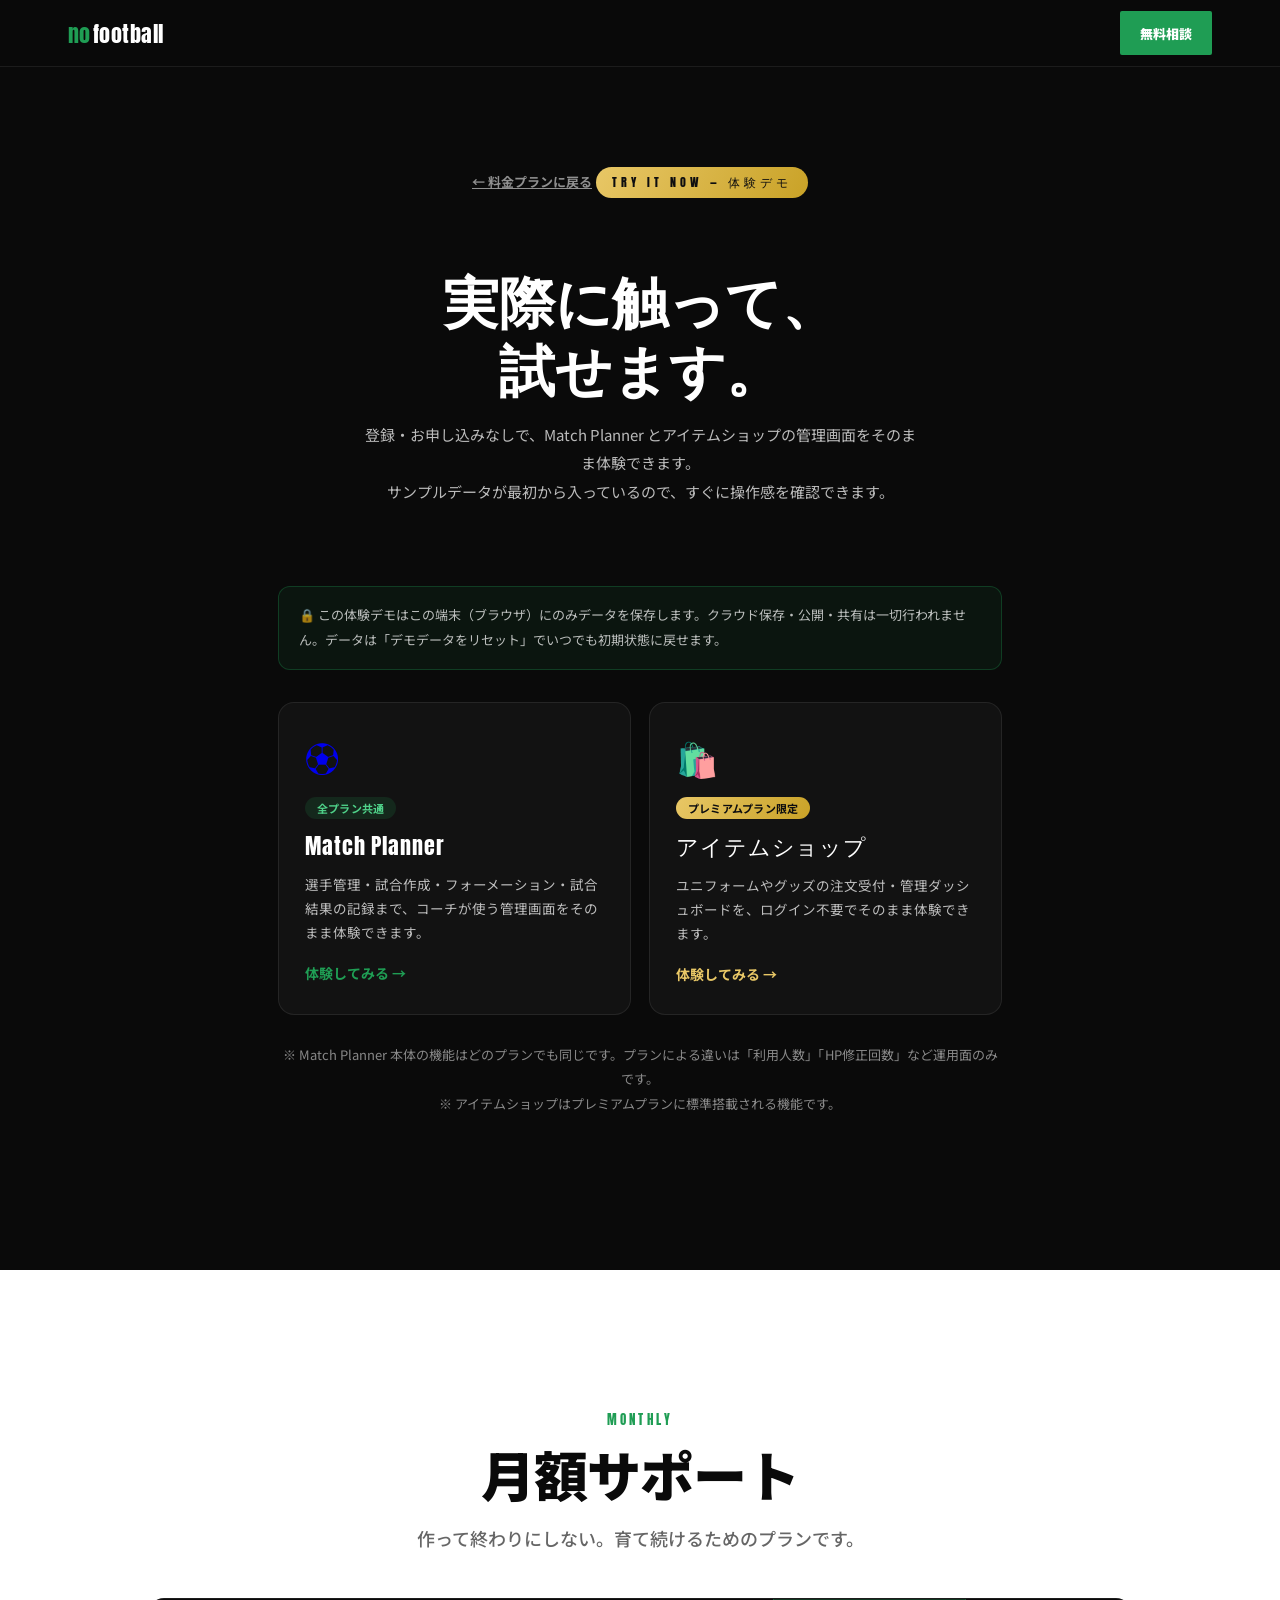
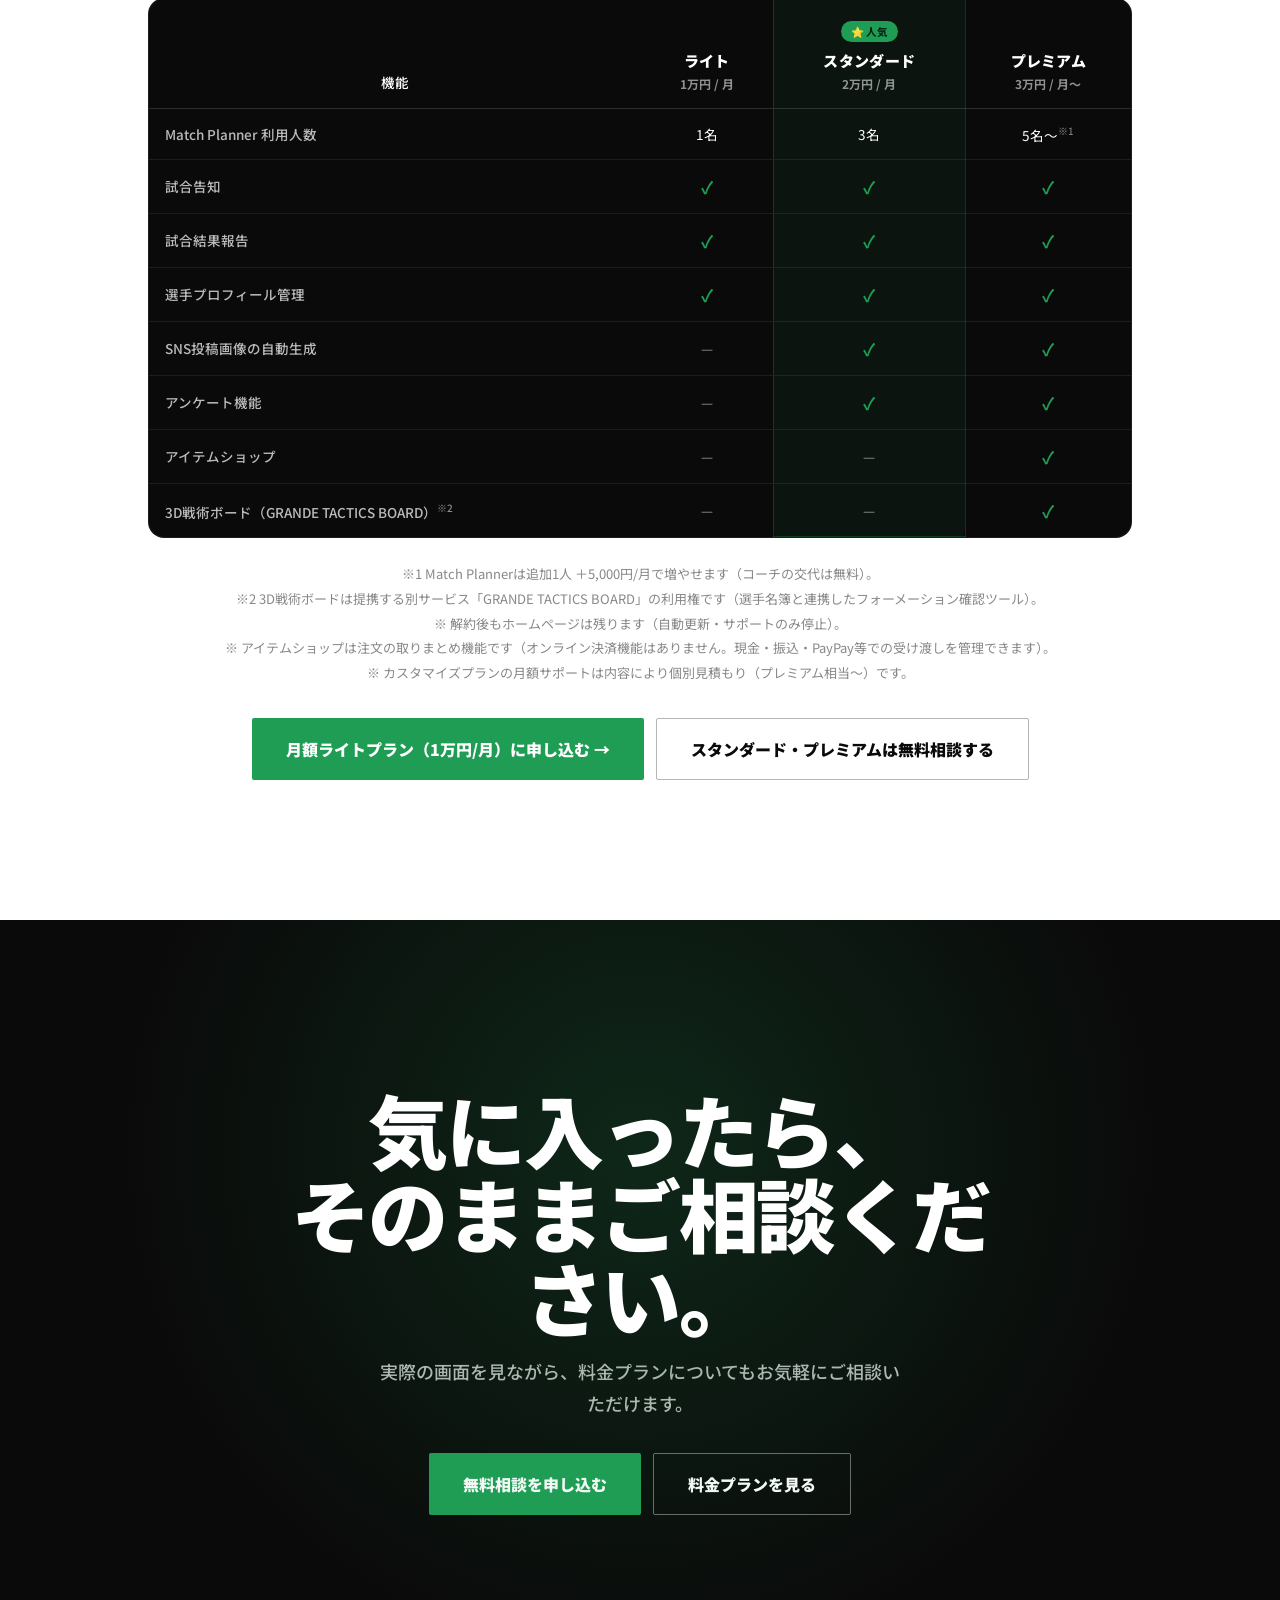
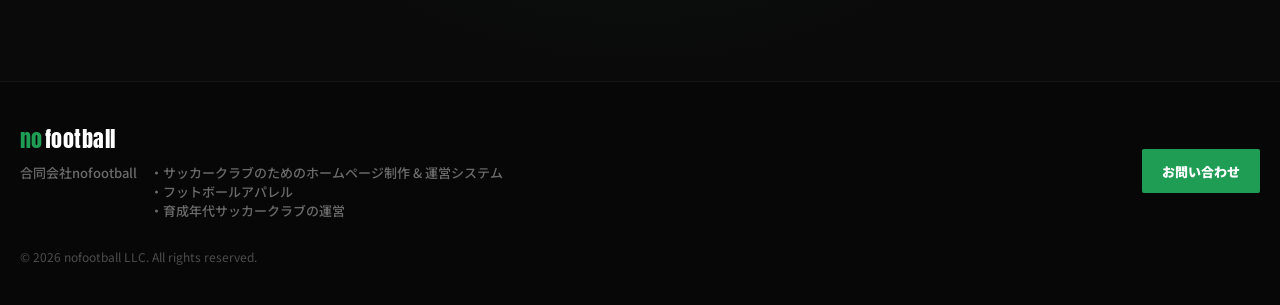
==== commit 98b0a889: "月額ライトプランの決済ボタンを体験デモページに追加、制作費プランの誤設定を修正 - demo/index.html: 月額サポート比較表を追加し、月額ライトプラン（1万円/月）に   Stripe決済" ====
--- a/demo/index.html
+++ b/demo/index.html
@@ -70,6 +70,91 @@
   </div>
 </section>
 
+<section class="section section--light">
+  <div class="container">
+    <div class="container--center">
+      <div class="eyebrow">Monthly</div>
+      <h2 class="heading">月額サポート</h2>
+      <p class="lead">作って終わりにしない。育て続けるためのプランです。</p>
+    </div>
+    <div class="plan-compare">
+      <div class="plan-compare__scroll">
+        <table class="plan-compare__table">
+          <thead>
+            <tr>
+              <th class="plan-compare__feature-col">機能</th>
+              <th><span class="plan-compare__name">ライト</span><span class="plan-compare__price">1万円 / 月</span></th>
+              <th class="plan-compare__col--popular"><span class="plan-compare__badge">⭐ 人気</span><span class="plan-compare__name">スタンダード</span><span class="plan-compare__price">2万円 / 月</span></th>
+              <th><span class="plan-compare__name">プレミアム</span><span class="plan-compare__price">3万円 / 月〜</span></th>
+            </tr>
+          </thead>
+          <tbody>
+            <tr>
+              <td>Match Planner 利用人数</td>
+              <td>1名</td>
+              <td class="plan-compare__col--popular">3名</td>
+              <td>5名〜<sup>※1</sup></td>
+            </tr>
+            <tr>
+              <td>試合告知</td>
+              <td class="plan-compare__check">✓</td>
+              <td class="plan-compare__col--popular plan-compare__check">✓</td>
+              <td class="plan-compare__check">✓</td>
+            </tr>
+            <tr>
+              <td>試合結果報告</td>
+              <td class="plan-compare__check">✓</td>
+              <td class="plan-compare__col--popular plan-compare__check">✓</td>
+              <td class="plan-compare__check">✓</td>
+            </tr>
+            <tr>
+              <td>選手プロフィール管理</td>
+              <td class="plan-compare__check">✓</td>
+              <td class="plan-compare__col--popular plan-compare__check">✓</td>
+              <td class="plan-compare__check">✓</td>
+            </tr>
+            <tr>
+              <td>SNS投稿画像の自動生成</td>
+              <td class="plan-compare__dash">—</td>
+              <td class="plan-compare__col--popular plan-compare__check">✓</td>
+              <td class="plan-compare__check">✓</td>
+            </tr>
+            <tr>
+              <td>アンケート機能</td>
+              <td class="plan-compare__dash">—</td>
+              <td class="plan-compare__col--popular plan-compare__check">✓</td>
+              <td class="plan-compare__check">✓</td>
+            </tr>
+            <tr>
+              <td>アイテムショップ</td>
+              <td class="plan-compare__dash">—</td>
+              <td class="plan-compare__col--popular plan-compare__dash">—</td>
+              <td class="plan-compare__check">✓</td>
+            </tr>
+            <tr>
+              <td>3D戦術ボード（GRANDE TACTICS BOARD）<sup>※2</sup></td>
+              <td class="plan-compare__dash">—</td>
+              <td class="plan-compare__col--popular plan-compare__dash">—</td>
+              <td class="plan-compare__check">✓</td>
+            </tr>
+          </tbody>
+        </table>
+      </div>
+    </div>
+    <p class="plan-note plan-note--light">
+      ※1 Match Plannerは追加1人 ＋5,000円/月で増やせます（コーチの交代は無料）。<br>
+      ※2 3D戦術ボードは提携する別サービス「GRANDE TACTICS BOARD」の利用権です（選手名簿と連携したフォーメーション確認ツール）。<br>
+      ※ 解約後もホームページは残ります（自動更新・サポートのみ停止）。<br>
+      ※ アイテムショップは注文の取りまとめ機能です（オンライン決済機能はありません。現金・振込・PayPay等での受け渡しを管理できます）。<br>
+      ※ カスタマイズプランの月額サポートは内容により個別見積もり（プレミアム相当〜）です。
+    </p>
+    <div class="btn-row btn-row--center" style="margin-top:32px">
+      <a href="https://buy.stripe.com/dRm6oI2oRet32nhgul3oA00" class="btn btn--primary btn--big">月額ライトプラン（1万円/月）に申し込む →</a>
+      <button type="button" class="btn btn--ghost-dark btn--big" data-open-modal="consult">スタンダード・プレミアムは無料相談する</button>
+    </div>
+  </div>
+</section>
+
 <section class="section--cta">
   <div class="cta-glow"></div>
   <div class="container container--narrow container--center">
--- a/css/style.css
+++ b/css/style.css
@@ -174,6 +174,7 @@
   align-items: center;
   justify-content: center;
   gap: 8px;
+  text-decoration: none;
 }
 .btn--nav {
   background: var(--color-accent);
@@ -199,6 +200,15 @@
   border: 1.5px solid rgba(255, 255, 255, .4);
 }
 .btn--ghost:hover { background: rgba(255, 255, 255, .08); border-color: #fff; }
+
+.btn--ghost-dark {
+  background: transparent;
+  color: #0a0a0a;
+  font-size: 15px;
+  padding: 16px 28px;
+  border: 1.5px solid rgba(10, 10, 10, .3);
+}
+.btn--ghost-dark:hover { background: rgba(10, 10, 10, .06); border-color: #0a0a0a; }
 
 .btn--gold {
   background: linear-gradient(120deg, #e8c766, #c9a227);
@@ -1219,3 +1229,41 @@
 .plan-compare__table td.plan-compare__check { color: var(--color-accent); font-size: 17px; font-weight: 700; }
 .plan-compare__table td.plan-compare__dash { color: var(--color-text-sub2); }
 .plan-compare__table sup { color: var(--color-text-sub2); font-size: 10px; }
+
+/* ===== 決済ページ (checkout.html) ===== */
+a.plan-card { display: block; text-decoration: none; }
+#checkout-picker[hidden], #checkout-summary[hidden] { display: none; }
+#checkout-summary .case-price { margin-top: 36px; }
+#checkout-summary .btn-row { margin-top: 32px; }
+
+.checkout-steps { display: flex; flex-direction: column; gap: 0; margin-top: 52px; }
+.checkout-steps__step {
+  display: flex; gap: 20px; align-items: flex-start;
+  padding: 22px 0;
+  border-bottom: 1px solid var(--color-border);
+}
+.checkout-steps__step:last-child { border-bottom: none; }
+.checkout-steps__num { font-family: var(--font-display); font-size: 26px; color: var(--color-accent); flex: none; width: 48px; }
+.checkout-steps__title { font-weight: 900; font-size: 16px; color: #fff; margin-bottom: 4px; }
+.checkout-steps__desc { color: var(--color-text-sub); font-size: 13.5px; line-height: 1.7; }
+
+.checkout-legal-note { text-align: center; color: var(--color-text-sub2); font-size: 12.5px; margin-top: 40px; }
+.checkout-legal-note a { color: var(--color-text-sub); text-decoration: underline; }
+
+/* ===== 特定商取引法ページ (tokushoho.html) ===== */
+.legal-table { margin-top: 40px; border-top: 1px solid var(--color-border); }
+.legal-table__row {
+  display: flex;
+  flex-direction: column;
+  gap: 8px;
+  padding: 20px 0;
+  border-bottom: 1px solid var(--color-border);
+}
+.legal-table__term { color: var(--color-text-sub2); font-weight: 700; font-size: 13px; letter-spacing: .04em; }
+.legal-table__desc { color: var(--color-text-sub); font-size: 14.5px; line-height: 1.8; margin: 0; }
+.legal-note { color: var(--color-text-sub2); font-size: 12.5px; line-height: 1.8; margin-top: 28px; }
+
+@media (min-width: 768px) {
+  .legal-table__row { flex-direction: row; gap: 24px; }
+  .legal-table__term { flex: 0 0 220px; }
+}
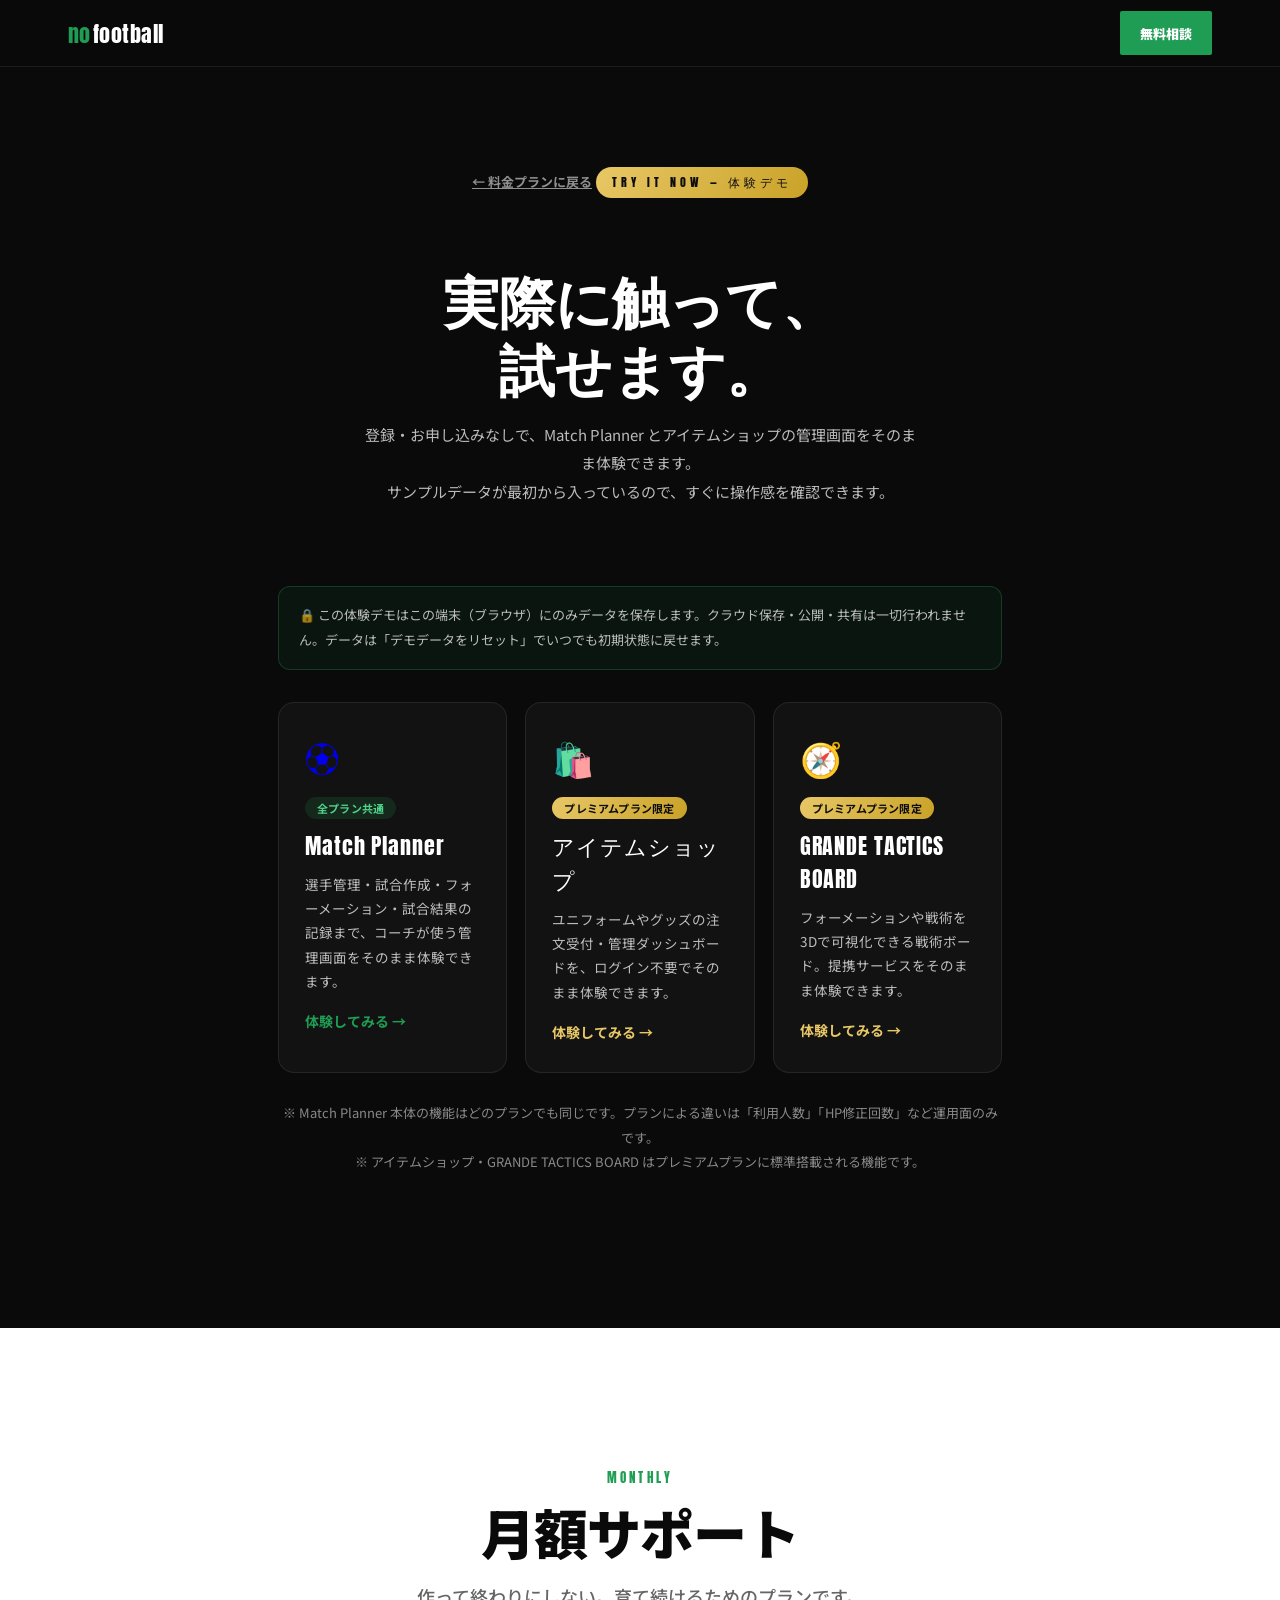
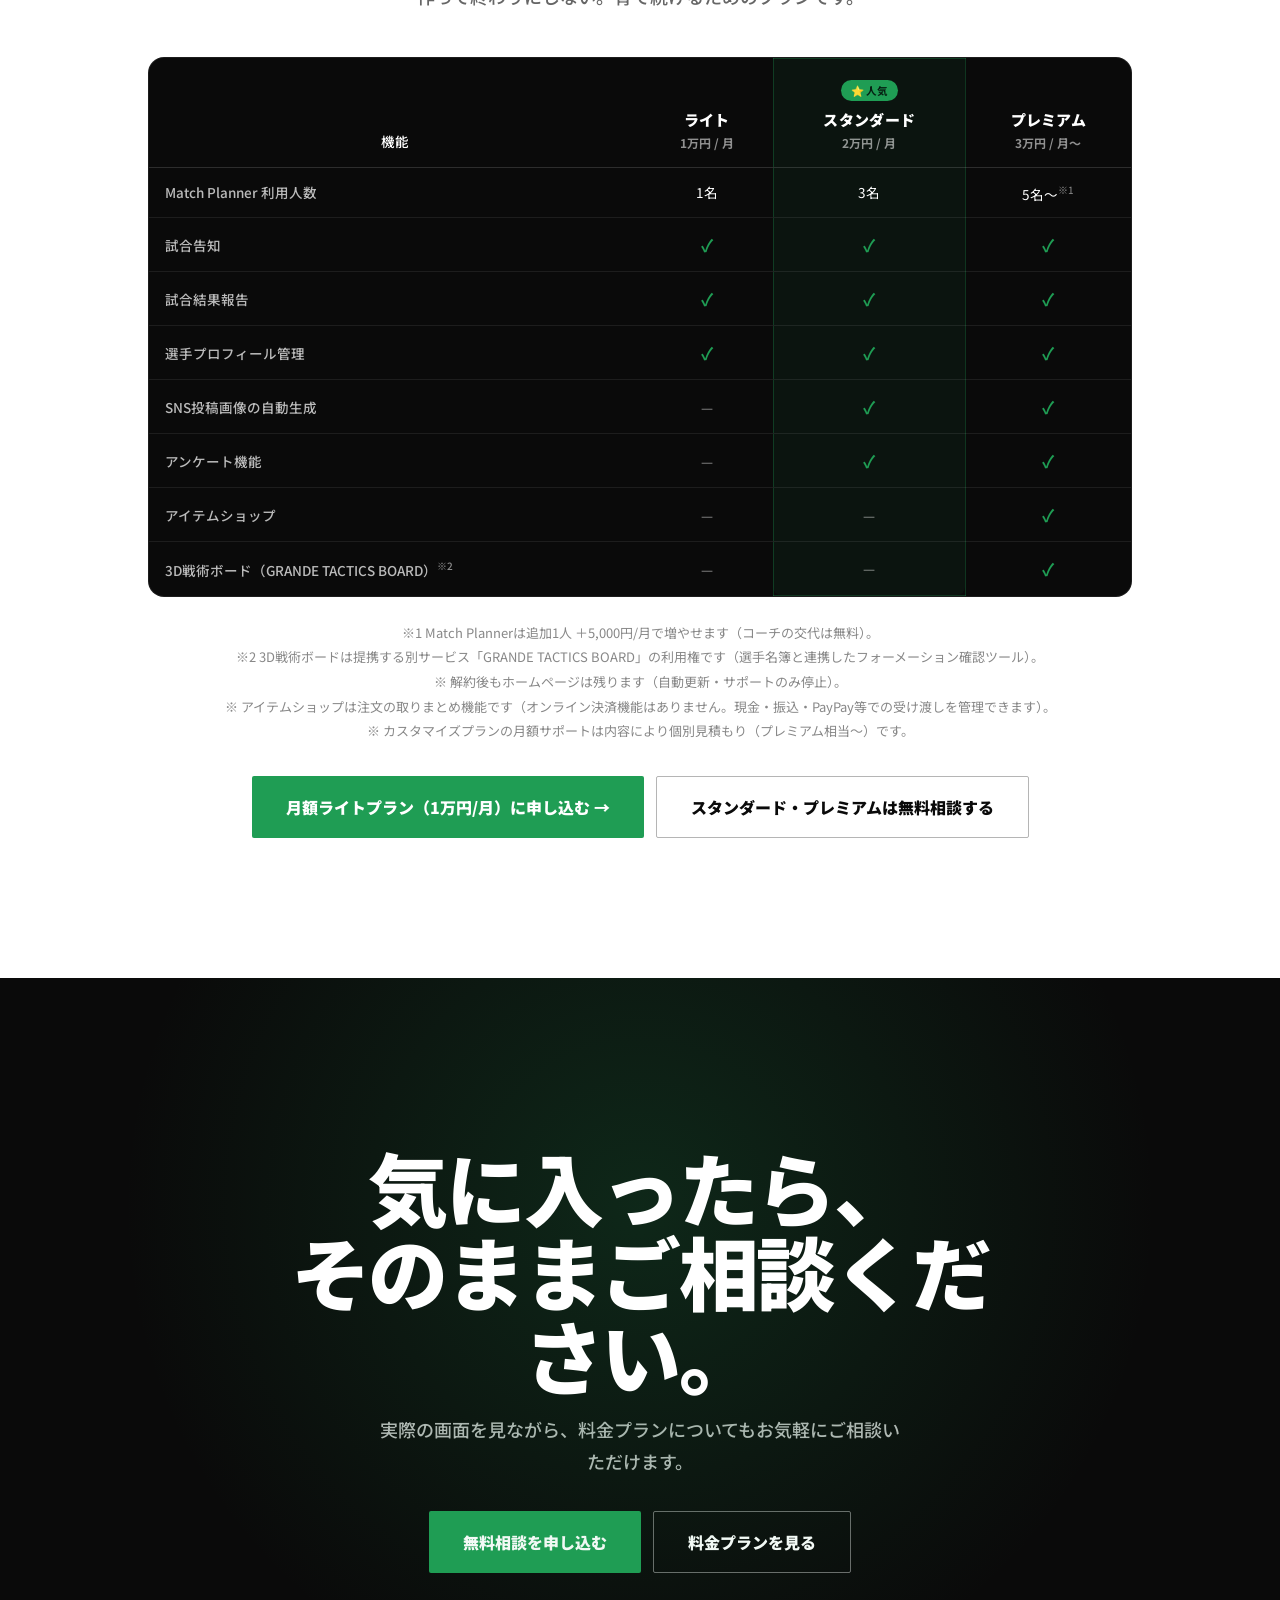
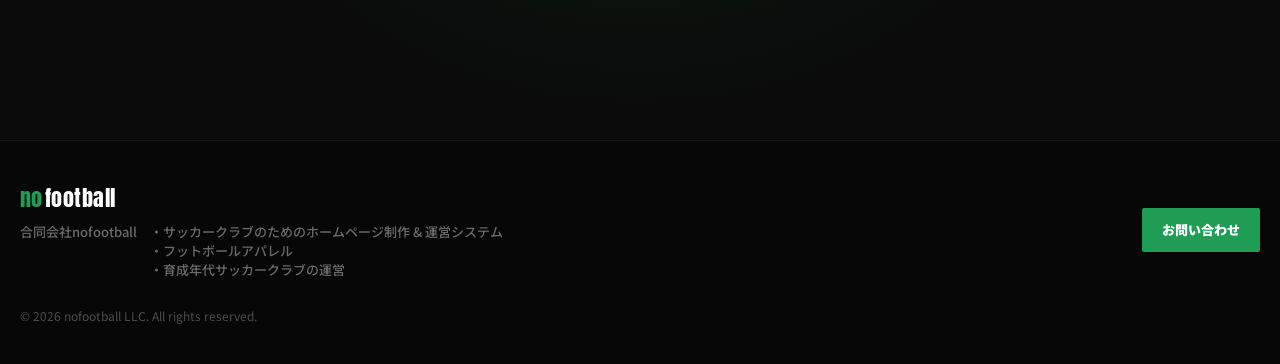
==== commit 739c8439: "体験デモに GRANDE TACTICS BOARD のカードを追加 demo/index.html の体験デモ選択グリッドに、提携サービス GRANDE TACTICS BOARD（3D戦術ボード）" ====
--- a/demo/index.html
+++ b/demo/index.html
@@ -61,16 +61,23 @@
         <div class="demo-select-card__desc">ユニフォームやグッズの注文受付・管理ダッシュボードを、ログイン不要でそのまま体験できます。</div>
         <div class="demo-select-card__cta">体験してみる →</div>
       </a>
+      <a href="https://grande-tactics-board.web.app/members-board.html" target="_blank" rel="noopener" class="demo-select-card demo-select-card--gold">
+        <div class="demo-select-card__icon">🧭</div>
+        <span class="demo-plan-badge demo-plan-badge--premium">プレミアムプラン限定</span>
+        <div class="demo-select-card__name">GRANDE TACTICS BOARD</div>
+        <div class="demo-select-card__desc">フォーメーションや戦術を3Dで可視化できる戦術ボード。提携サービスをそのまま体験できます。</div>
+        <div class="demo-select-card__cta">体験してみる →</div>
+      </a>
     </div>
 
     <p class="plan-note plan-note--light" style="margin-top:28px">
       ※ Match Planner 本体の機能はどのプランでも同じです。プランによる違いは「利用人数」「HP修正回数」など運用面のみです。<br>
-      ※ アイテムショップはプレミアムプランに標準搭載される機能です。
+      ※ アイテムショップ・GRANDE TACTICS BOARD はプレミアムプランに標準搭載される機能です。
     </p>
   </div>
 </section>
 
-<section class="section section--light">
+<section class="section section--light" id="monthly">
   <div class="container">
     <div class="container--center">
       <div class="eyebrow">Monthly</div>
--- a/css/style.css
+++ b/css/style.css
@@ -1167,7 +1167,7 @@
 .demo-plan-cta { margin-top: 40px; text-align: center; }
 
 @media (min-width: 768px) {
-  .demo-select-grid { grid-template-columns: 1fr 1fr; }
+  .demo-select-grid { grid-template-columns: repeat(3, 1fr); }
 }
 
 /* ================================================
